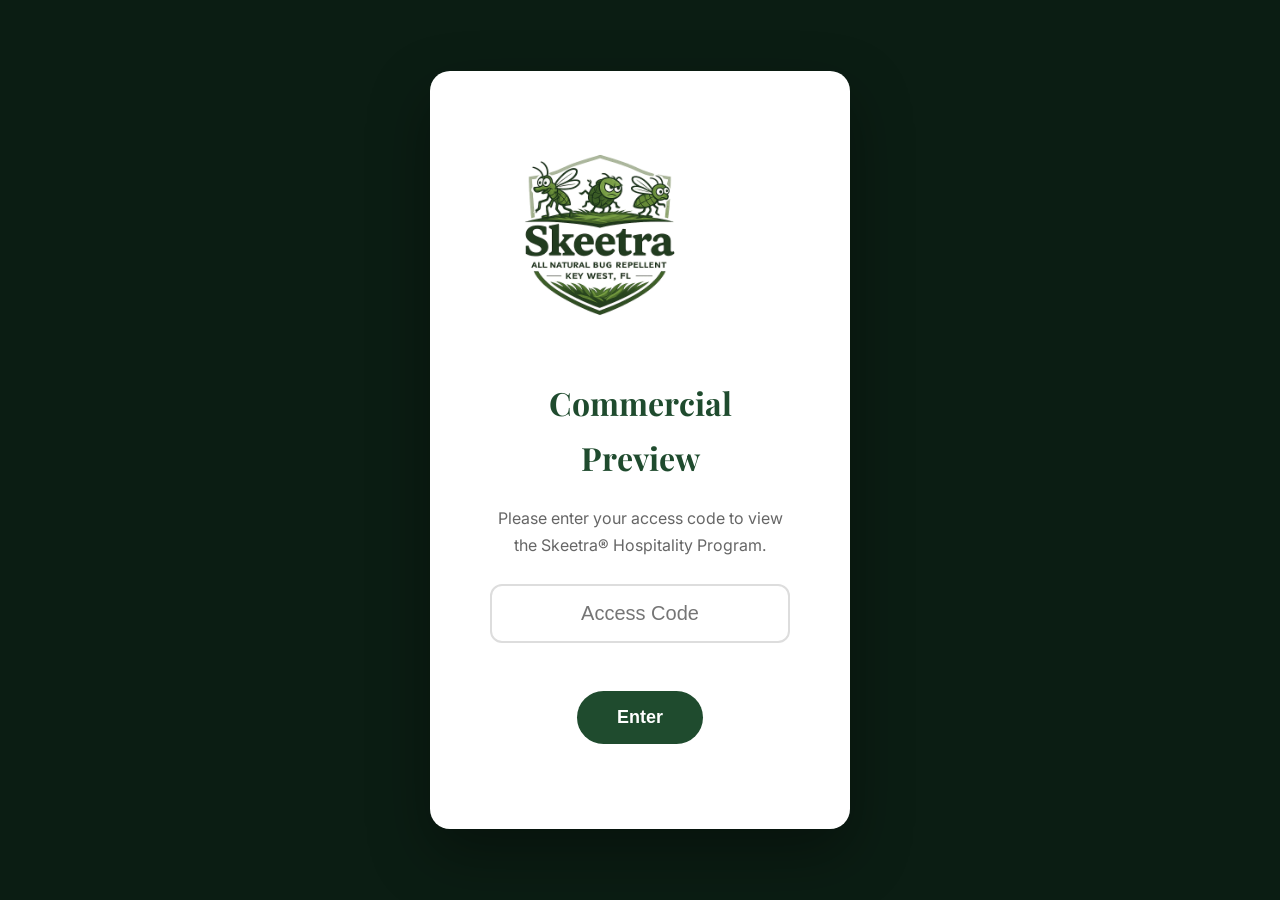
==== dispenser.html @ bc2bc30f "Update dispenser.html" ====
<!DOCTYPE html>

<html lang="en">

<head>

<meta charset="UTF-8">

<meta name="viewport" content="width=device-width, initial-scale=1.0">

<title>Skeetra® Hospitality Dispenser Program</title>

<meta name="description"
content="Commercial outdoor bug repellent dispensers for hotels, resorts, restaurants, bars, marinas, golf courses and hospitality venues.">

<link href="https://fonts.googleapis.com/css2?family=Inter:wght@300;400;500;600;700;800&family=Playfair+Display:wght@600;700;800&display=swap" rel="stylesheet">

<style>

*{

margin:0;
padding:0;
box-sizing:border-box;

}

html{

scroll-behavior:smooth;

}

body{

font-family:'Inter',sans-serif;

background:#f8f8f6;

color:#222;

line-height:1.7;

overflow-x:hidden;

}

img{

display:block;

max-width:100%;

}

a{

text-decoration:none;

}

.container{

width:min(1300px,92%);

margin:auto;

}

/*========================*/

header{

position:fixed;

top:0;

left:0;

width:100%;

height:90px;

background:rgba(255,255,255,.92);

backdrop-filter:blur(18px);

z-index:9999;

box-shadow:0 5px 25px rgba(0,0,0,.08);

}

nav{

height:90px;

display:flex;

align-items:center;

justify-content:space-between;

}

.logo img{

height:65px;

}

nav ul{

display:flex;

gap:40px;

list-style:none;

}

nav a{

font-weight:600;

color:#23482d;

}

.cta-btn{

padding:15px 34px;

background:#1f4b2e;

color:white;

border-radius:50px;

font-weight:700;

transition:.35s;

}

.cta-btn:hover{

background:#163722;

}

/*========================*/

.hero{

position:relative;

height:100vh;

display:flex;

align-items:center;

overflow:hidden;

}

.hero-bg{

position:absolute;

inset:0;

}

.hero-bg img{

width:100%;

height:100%;

object-fit:cover;

}

.hero-overlay{

position:absolute;

inset:0;

background:

linear-gradient(

90deg,

rgba(15,28,20,.82),

rgba(15,28,20,.45)

);

}

.hero-content{

position:relative;

z-index:5;

width:min(1300px,92%);

margin:auto;

display:grid;

grid-template-columns:1.1fr .9fr;

gap:80px;

align-items:center;

}

.hero h1{

font-family:'Playfair Display',serif;

font-size:76px;

line-height:1.05;

color:white;

margin-bottom:25px;

}

.hero h2{

color:#d4b268;

font-size:28px;

margin-bottom:30px;

font-weight:600;

}

.hero p{

color:white;

font-size:22px;

margin-bottom:45px;

max-width:700px;

}

.buttons{

display:flex;

gap:20px;

flex-wrap:wrap;

}

.primary{

background:#1f4b2e;

color:white;

padding:18px 42px;

border-radius:60px;

font-weight:700;

transition:.35s;

}

.primary:hover{

background:#173821;

transform:translateY(-4px);

}

.secondary{

border:2px solid white;

padding:18px 42px;

border-radius:60px;

color:white;

font-weight:700;

transition:.35s;

}

.secondary:hover{

background:white;

color:#222;

}

.hero-product{

display:flex;

justify-content:center;

align-items:center;

}

.hero-product img{

max-width:500px;

width:100%;

filter:

drop-shadow(0 30px 70px rgba(0,0,0,.35));

animation:float 6s ease-in-out infinite;

}

/*========================*/

.stats{

padding:80px 0;

background:white;

}

.stats-grid{

display:grid;

grid-template-columns:repeat(4,1fr);

gap:30px;

}

.stat{

background:#fff;

border-radius:20px;

padding:40px;

text-align:center;

box-shadow:0 15px 40px rgba(0,0,0,.08);

}

.stat h3{

font-size:52px;

color:#1f4b2e;

margin-bottom:10px;

font-family:'Playfair Display';

}

.stat p{

font-size:18px;

color:#666;

}

/*========================*/

.section{

padding:120px 0;

}

.section-title{

text-align:center;

margin-bottom:70px;

}

.section-title h2{

font-family:'Playfair Display';

font-size:56px;

color:#1f4b2e;

margin-bottom:20px;

}

.section-title p{

font-size:22px;

max-width:850px;

margin:auto;

color:#666;

}

/*========================*/

@keyframes float{

0%{

transform:translateY(0px);

}

50%{

transform:translateY(-15px);

}

100%{

transform:translateY(0px);

}

}

@media(max-width:1000px){

.hero-content{

grid-template-columns:1fr;

text-align:center;

}

.hero h1{

font-size:54px;

}

.stats-grid{

grid-template-columns:repeat(2,1fr);

}

}

@media(max-width:700px){

nav ul{

display:none;

}

.hero{

height:auto;

padding:160px 0 80px;

}

.hero h1{

font-size:42px;

}

.hero p{

font-size:19px;

}

.buttons{

justify-content:center;

}

.stats-grid{

grid-template-columns:1fr;

}

}

</style>

</head>

<body>

 <div id="password-screen">

    <div class="password-box">

        <img src="images/skeetra-logo.png" style="max-width:220px;margin-bottom:25px;">

        <h1>Commercial Preview</h1>

        <p>

        Please enter your access code to view the Skeetra® Hospitality Program.

        </p>

        <input
            type="password"
            id="password"
            placeholder="Access Code">

        <br><br>

        <button onclick="checkPassword()">

            Enter

        </button>

        <p id="error"></p>

    </div>

</div>

<div id="protected-content" style="display:none;"> 

<header>

<div class="container">

<nav>

<a class="logo" href="index.html">

<img src="images/skeetra-logo.png">

</a>

<ul>

<li><a href="index.html">Home</a></li>

<li><a href="#benefits">Benefits</a></li>

<li><a href="#concepts">Dispenser Concepts</a></li>

<li><a href="#contact">Contact</a></li>

</ul>

<a href="#contact"

class="cta-btn">

Request Information

</a>

</nav>

</div>

</header>

<section class="hero">

<div class="hero-bg">

<img src="images/dispenser-hero.png">

</div>

<div class="hero-overlay"></div>

<div class="hero-content">

<div>

<h1>

Hospitality
Made Better.

</h1>

<h2>

Commercial Bug Protection
For Hotels • Resorts • Restaurants • Bars

</h2>

<p>

Create a better guest experience with premium
plant-based bug repellent dispensers from Skeetra®.

Designed for outdoor hospitality environments,
our dispensers provide guests with convenient
access to protection while reinforcing your
commitment to comfort and exceptional service.

</p>

<div class="buttons">

<a href="#concepts"

class="primary">

View Concepts

</a>

<a href="#contact"

class="secondary">

Commercial Pricing

</a>

</div>

</div>

<div class="hero-product">

<img src="images/dispenser-concepts.png">

</div>

</div>

</section>

<section class="stats">

<div class="container">

<div class="stats-grid">

<div class="stat">

<h3>100%</h3>

<p>

Guest Convenience

</p>

</div>

<div class="stat">

<h3>DEET</h3>

<p>

Free Formula

</p>

</div>

<div class="stat">

<h3>Plant</h3>

<p>

Based

</p>

</div>

<div class="stat">

<h3>24/7</h3>

<p>

Always Available

</p>

</div>

</div>

</div>

</section>

  <!-- ==========================================
WHY HOSPITALITY CHOOSES SKEETRA
========================================== -->

<section class="section" id="benefits">

<div class="container">

<div class="section-title">

<h2>Why Hospitality Businesses Choose Skeetra®</h2>

<p>

Outdoor guests love patios, pool decks, rooftop bars and waterfront dining—
but insects can quickly impact their experience. Skeetra® provides a simple,
attractive amenity that helps guests stay comfortable while enjoying your property.

</p>

</div>

<div class="benefits-grid">

<div class="benefit-card">

<div class="emoji">🏖️</div>

<h3>Better Guest Experience</h3>

<p>

Offer guests complimentary bug protection while they relax outdoors.

</p>

</div>

<div class="benefit-card">

<div class="emoji">🍹</div>

<h3>Longer Guest Stays</h3>

<p>

Comfortable guests are more likely to stay longer, order another drink,
or enjoy another meal.

</p>

</div>

<div class="benefit-card">

<div class="emoji">⭐</div>

<h3>Premium Amenity</h3>

<p>

A small touch that demonstrates attention to guest comfort and hospitality.

</p>

</div>

<div class="benefit-card">

<div class="emoji">🌿</div>

<h3>Plant Based Formula</h3>

<p>

DEET-free formula inspired by naturally derived ingredients.

</p>

</div>

<div class="benefit-card">

<div class="emoji">🏨</div>

<h3>Fits Any Property</h3>

<p>

Perfect for resorts, hotels, marinas, outdoor bars, restaurants,
golf clubs and pool decks.

</p>

</div>

<div class="benefit-card">

<div class="emoji">🔄</div>

<h3>Easy Refills</h3>

<p>

Designed for simple maintenance with replaceable 4 oz Skeetra® bottles.

</p>

</div>

</div>

</div>

</section>



<!-- ==========================================
COMMERCIAL APPLICATIONS
========================================== -->

<section class="section" style="background:white;">

<div class="container">

<div class="split-grid">

<div>

<img src="images/dispenser-flyer.jpg"
alt="Skeetra Hospitality">

</div>

<div>

<h2 style="font-family:'Playfair Display';font-size:54px;color:#1f4b2e;margin-bottom:30px;">

Designed For Outdoor Hospitality

</h2>

<p>

Skeetra dispensers are designed to blend into upscale outdoor spaces while
providing guests with convenient access to bug protection.

</p>

<ul class="check-list">

<li>✔ Hotels & Resorts</li>

<li>✔ Outdoor Restaurants</li>

<li>✔ Waterfront Bars</li>

<li>✔ Beach Clubs</li>

<li>✔ Pool Areas</li>

<li>✔ Cabanas</li>

<li>✔ Marinas</li>

<li>✔ Golf Courses</li>

<li>✔ Campgrounds</li>

<li>✔ Theme Parks</li>

</ul>

</div>

</div>

</div>

</section>



<!-- ==========================================
3 DISPENSER CONCEPTS
========================================== -->

<section class="section" id="concepts">

<div class="container">

<div class="section-title">

<h2>Three Commercial Dispenser Concepts</h2>

<p>

Designed for different environments while maintaining a premium appearance.

</p>

</div>

<div class="concept-grid">

<div class="concept">

<img src="images/concept1.png">

<h3>Wall Mount</h3>

<p>

Ideal for entrances,
pool gates,
restaurants,
walkways and elevators.

</p>

</div>

<div class="concept">

<img src="images/concept2.png">

<h3>Pillar Mount</h3>

<p>

Perfect for outdoor bars,
gazebos,
cabana areas and resort pathways.

</p>

</div>

<div class="concept">

<img src="images/concept3.png">

<h3>Countertop</h3>

<p>

Designed for host stands,
front desks,
concierge stations
and check-in areas.

</p>

</div>

</div>

</div>

</section>



<style>

.benefits-grid{

display:grid;

grid-template-columns:repeat(3,1fr);

gap:30px;

margin-top:60px;

}

.benefit-card{

background:white;

padding:40px;

border-radius:20px;

box-shadow:0 15px 40px rgba(0,0,0,.08);

transition:.35s;

}

.benefit-card:hover{

transform:translateY(-10px);

}

.emoji{

font-size:50px;

margin-bottom:20px;

}

.benefit-card h3{

color:#1f4b2e;

margin-bottom:15px;

font-size:28px;

}

.split-grid{

display:grid;

grid-template-columns:1fr 1fr;

gap:70px;

align-items:center;

}

.split-grid img{

border-radius:20px;

box-shadow:0 25px 60px rgba(0,0,0,.15);

}

.check-list{

margin-top:35px;

list-style:none;

}

.check-list li{

padding:12px 0;

font-size:19px;

font-weight:600;

}

.concept-grid{

display:grid;

grid-template-columns:repeat(3,1fr);

gap:40px;

margin-top:70px;

}

.concept{

text-align:center;

background:white;

padding:40px;

border-radius:20px;

box-shadow:0 15px 45px rgba(0,0,0,.08);

}

.concept img{

margin-bottom:30px;

border-radius:15px;

}

.concept h3{

font-size:32px;

color:#1f4b2e;

margin-bottom:20px;

}

@media(max-width:1000px){

.benefits-grid{

grid-template-columns:1fr 1fr;

}

.split-grid{

grid-template-columns:1fr;

}

.concept-grid{

grid-template-columns:1fr;

}

}

@media(max-width:700px){

.benefits-grid{

grid-template-columns:1fr;

}

}

</style>
<!-- ==========================================
4 OZ REFILL PROGRAM
========================================== -->

<section class="section" style="background:#ffffff;">

<div class="container">

<div class="split-grid">

<div>

<h2 style="font-family:'Playfair Display';font-size:58px;color:#1f4b2e;margin-bottom:25px;">

The Refill Program

</h2>

<p>

Every Skeetra® dispenser is designed around our premium 4 oz refill bottle,
making it simple for staff to replace empty bottles in seconds.

</p>

<p>

No messy bulk liquids.

No complicated pumps.

Simply unlock the dispenser,
replace the bottle,
and you're ready to serve guests again.

</p>

<div class="refill-list">

<div>✓ Quick Bottle Replacement</div>

<div>✓ Tamper Resistant Design</div>

<div>✓ Commercial Grade Construction</div>

<div>✓ Easy Maintenance</div>

<div>✓ Low Operating Cost</div>

<div>✓ Premium Guest Experience</div>

</div>

</div>

<div>

<img src="images/4oz-skeetra.png" alt="4 oz Skeetra Bottle">

</div>

</div>

</div>

</section>



<!-- ==========================================
ROI
========================================== -->

<section class="section" style="background:#f7f7f5;">

<div class="container">

<div class="section-title">

<h2>Why It Makes Business Sense</h2>

<p>

A simple amenity that helps improve the outdoor guest experience.

</p>

</div>

<div class="roi-grid">

<div class="roi-card">

<h3>🏨 Hotels</h3>

<p>

Provide guests with complimentary protection at entrances,
pool decks and walking paths.

</p>

</div>

<div class="roi-card">

<h3>🍸 Restaurants</h3>

<p>

Keep outdoor diners comfortable and encourage longer stays.

</p>

</div>

<div class="roi-card">

<h3>🌴 Resorts</h3>

<p>

Enhance poolside,
cabana and beach experiences.

</p>

</div>

<div class="roi-card">

<h3>⚓ Marinas</h3>

<p>

Offer protection before guests board boats or relax dockside.

</p>

</div>

</div>

</div>

</section>



<!-- ==========================================
COMMERCIAL PROGRAM
========================================== -->

<section class="commercial-program">

<div class="container">

<h2>

Commercial Hospitality Program

</h2>

<p>

Our commercial program is designed for hospitality businesses looking to provide guests with premium outdoor comfort.

Available for:

</p>

<div class="program-grid">

<div>Hotels</div>

<div>Resorts</div>

<div>Restaurants</div>

<div>Bars</div>

<div>Country Clubs</div>

<div>Golf Courses</div>

<div>Beach Clubs</div>

<div>Theme Parks</div>

<div>Campgrounds</div>

<div>Marinas</div>

<div>Apartment Communities</div>

<div>Event Venues</div>

</div>

</div>

</section>



<!-- ==========================================
CONTACT
========================================== -->

<section class="contact-section" id="contact">

<div class="container">

<h2>

Ready To Offer Skeetra®

</h2>

<p>

Contact us for commercial pricing,
custom branding,
refill programs and distributor opportunities.

</p>

<a

href="mailto:douglasgardner03@gmail.com?subject=Skeetra Commercial Hospitality Program"

class="primary">

Request Commercial Information

</a>

<p style="margin-top:40px;font-size:18px;">

Commercial Sales

<br>

Douglas Gardner

<br>

Skeetra01@gmail.com

</p>

</div>

</section>



<footer>

<div class="container">

<img

src="images/logo.png"

style="max-width:220px;margin:auto;margin-bottom:35px;">

<p>

Premium Outdoor Bug Protection

</p>

<p>

Commercial Hospitality Division

</p>

<p>

Key West • Florida

</p>

<p style="margin-top:25px;opacity:.7;">

© 2026 Skeetra®. All Rights Reserved.

</p>

</div>

</footer>



<style>

.refill-list{

margin-top:35px;

display:grid;

grid-template-columns:1fr 1fr;

gap:18px;

}

.refill-list div{

background:#f7f7f5;

padding:18px;

border-radius:12px;

font-weight:600;

}

.roi-grid{

display:grid;

grid-template-columns:repeat(4,1fr);

gap:30px;

margin-top:60px;

}

.roi-card{

background:white;

padding:35px;

border-radius:18px;

box-shadow:0 12px 35px rgba(0,0,0,.08);

transition:.35s;

}

.roi-card:hover{

transform:translateY(-8px);

}

.roi-card h3{

font-size:28px;

margin-bottom:18px;

color:#1f4b2e;

}

.commercial-program{

background:#1f4b2e;

color:white;

padding:120px 0;

text-align:center;

}

.commercial-program h2{

font-size:58px;

font-family:'Playfair Display';

margin-bottom:25px;

}

.commercial-program p{

font-size:22px;

max-width:900px;

margin:0 auto 50px;

color:white;

}

.program-grid{

display:grid;

grid-template-columns:repeat(4,1fr);

gap:20px;

}

.program-grid div{

background:rgba(255,255,255,.08);

padding:20px;

border-radius:12px;

font-weight:600;

}

.contact-section{

padding:120px 0;

text-align:center;

background:white;

}

.contact-section h2{

font-size:56px;

font-family:'Playfair Display';

color:#1f4b2e;

margin-bottom:25px;

}

.contact-section p{

font-size:22px;

max-width:800px;

margin:0 auto 40px;

}

footer{

background:#111;

color:#bbb;

text-align:center;

padding:80px 0;

}

footer p{

margin:10px 0;

}

@media(max-width:1000px){

.roi-grid{

grid-template-columns:repeat(2,1fr);

}

.program-grid{

grid-template-columns:repeat(2,1fr);

}

}

@media(max-width:700px){

.roi-grid,
.program-grid,
.refill-list{

grid-template-columns:1fr;

}

.contact-section h2,
.commercial-program h2{

font-size:42px;

}

}

</style>
</div>

<script>

function checkPassword(){

    const password="7318149";

    const entered=document.getElementById("password").value;

    if(entered===password){

        document.getElementById("password-screen").style.display="none";

        document.getElementById("protected-content").style.display="block";

    }else{

        document.getElementById("error").innerHTML="Incorrect Access Code";

    }

}

document.getElementById("password").addEventListener("keypress",function(e){

    if(e.key==="Enter"){

        checkPassword();

    }

});

</script>

<style>

#password-screen{

position:fixed;

inset:0;

background:#0b1d13;

display:flex;

justify-content:center;

align-items:center;

z-index:999999;

}

.password-box{

background:white;

padding:60px;

border-radius:20px;

width:420px;

max-width:92%;

text-align:center;

box-shadow:0 25px 60px rgba(0,0,0,.35);

}

.password-box h1{

font-family:'Playfair Display',serif;

margin-bottom:20px;

color:#1f4b2e;

}

.password-box p{

margin-bottom:25px;

color:#666;

}

.password-box input{

width:100%;

padding:16px;

font-size:20px;

border:2px solid #ddd;

border-radius:12px;

text-align:center;

}

.password-box button{

margin-top:20px;

padding:16px 40px;

background:#1f4b2e;

color:white;

border:none;

border-radius:40px;

font-size:18px;

font-weight:bold;

cursor:pointer;

}

.password-box button:hover{

background:#163722;

}

#error{

margin-top:20px;

color:#c62828;

font-weight:bold;

}

</style>
</body>
</html>
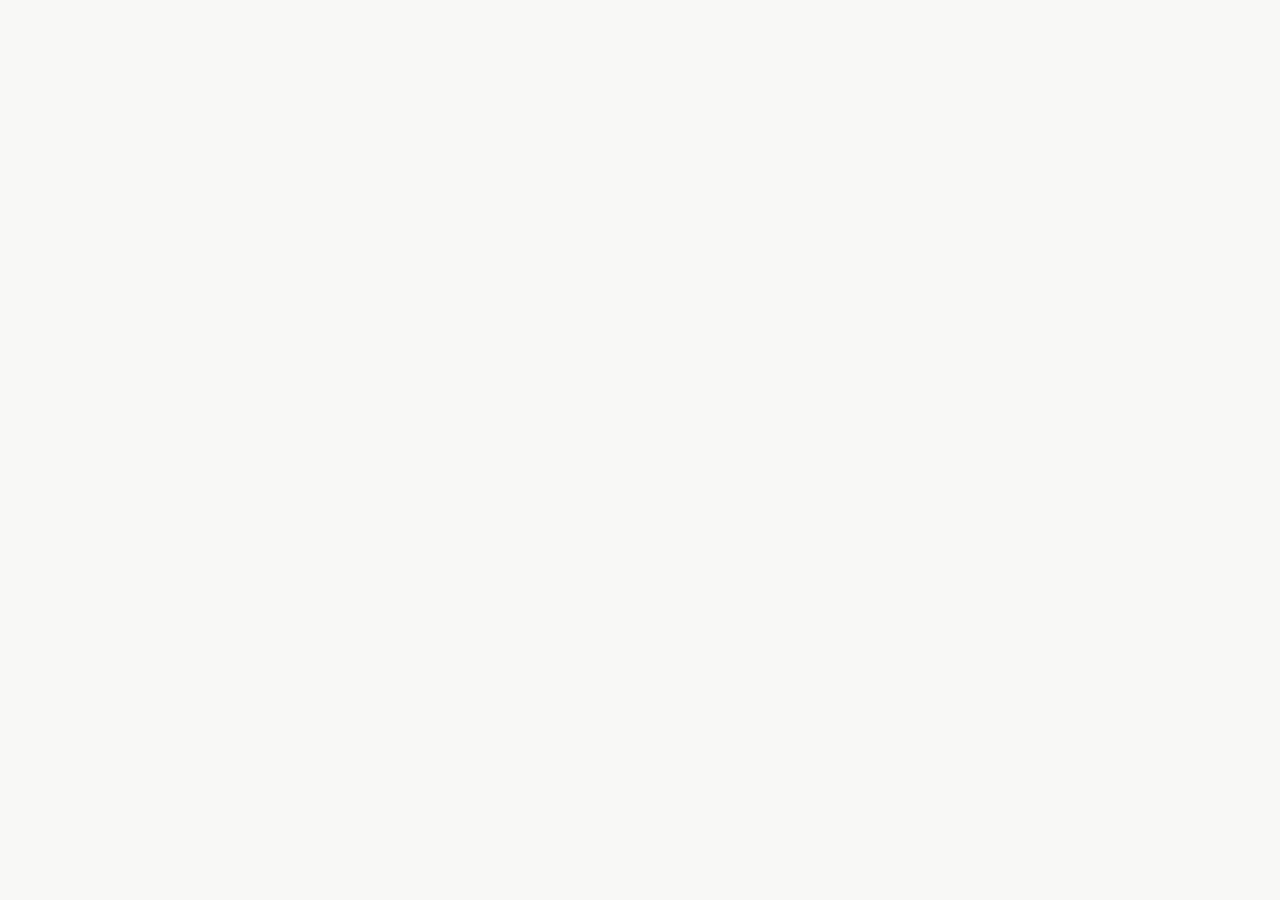
==== commit f8a71164: "Remove password screen from dispenser.html Removed password screen and its associated elements." ====
--- a/dispenser.html
+++ b/dispenser.html
@@ -533,38 +533,6 @@
 
 <body>
 
- <div id="password-screen">
-
-    <div class="password-box">
-
-        <img src="images/skeetra-logo.png" style="max-width:220px;margin-bottom:25px;">
-
-        <h1>Commercial Preview</h1>
-
-        <p>
-
-        Please enter your access code to view the Skeetra® Hospitality Program.
-
-        </p>
-
-        <input
-            type="password"
-            id="password"
-            placeholder="Access Code">
-
-        <br><br>
-
-        <button onclick="checkPassword()">
-
-            Enter
-
-        </button>
-
-        <p id="error"></p>
-
-    </div>
-
-</div>
 
 <div id="protected-content" style="display:none;"> 
 
@@ -641,8 +609,7 @@
 
 Designed for outdoor hospitality environments,
 our dispensers provide guests with convenient
-access to protection while reinforcing your
-commitment to comfort and exceptional service.
+access.
 
 </p>
 
@@ -670,7 +637,7 @@
 
 <div class="hero-product">
 
-<img src="images/dispenser-concepts.png">
+<img src="images/Skeetra-dispenser.png">
 
 </div>
 
@@ -868,7 +835,7 @@
 
 <div>
 
-<img src="images/dispenser-flyer.jpg"
+<img src="images/dispensers.png"
 alt="Skeetra Hospitality">
 
 </div>
@@ -946,7 +913,7 @@
 
 <div class="concept">
 
-<img src="images/concept1.png">
+<img src="">
 
 <h3>Wall Mount</h3>
 
@@ -963,7 +930,7 @@
 
 <div class="concept">
 
-<img src="images/concept2.png">
+<img src="">
 
 <h3>Pillar Mount</h3>
 
@@ -979,7 +946,7 @@
 
 <div class="concept">
 
-<img src="images/concept3.png">
+<img src="">
 
 <h3>Countertop</h3>
 
@@ -1226,7 +1193,7 @@
 
 <div>
 
-<img src="images/4oz-skeetra.png" alt="4 oz Skeetra Bottle">
+<img src="images/dispenser.png" alt="8 oz Dispenser Bottle">
 
 </div>
 
@@ -1432,7 +1399,7 @@
 
 <img
 
-src="images/logo.png"
+src="images/skeetra-logo.png"
 
 style="max-width:220px;margin:auto;margin-bottom:35px;">
 
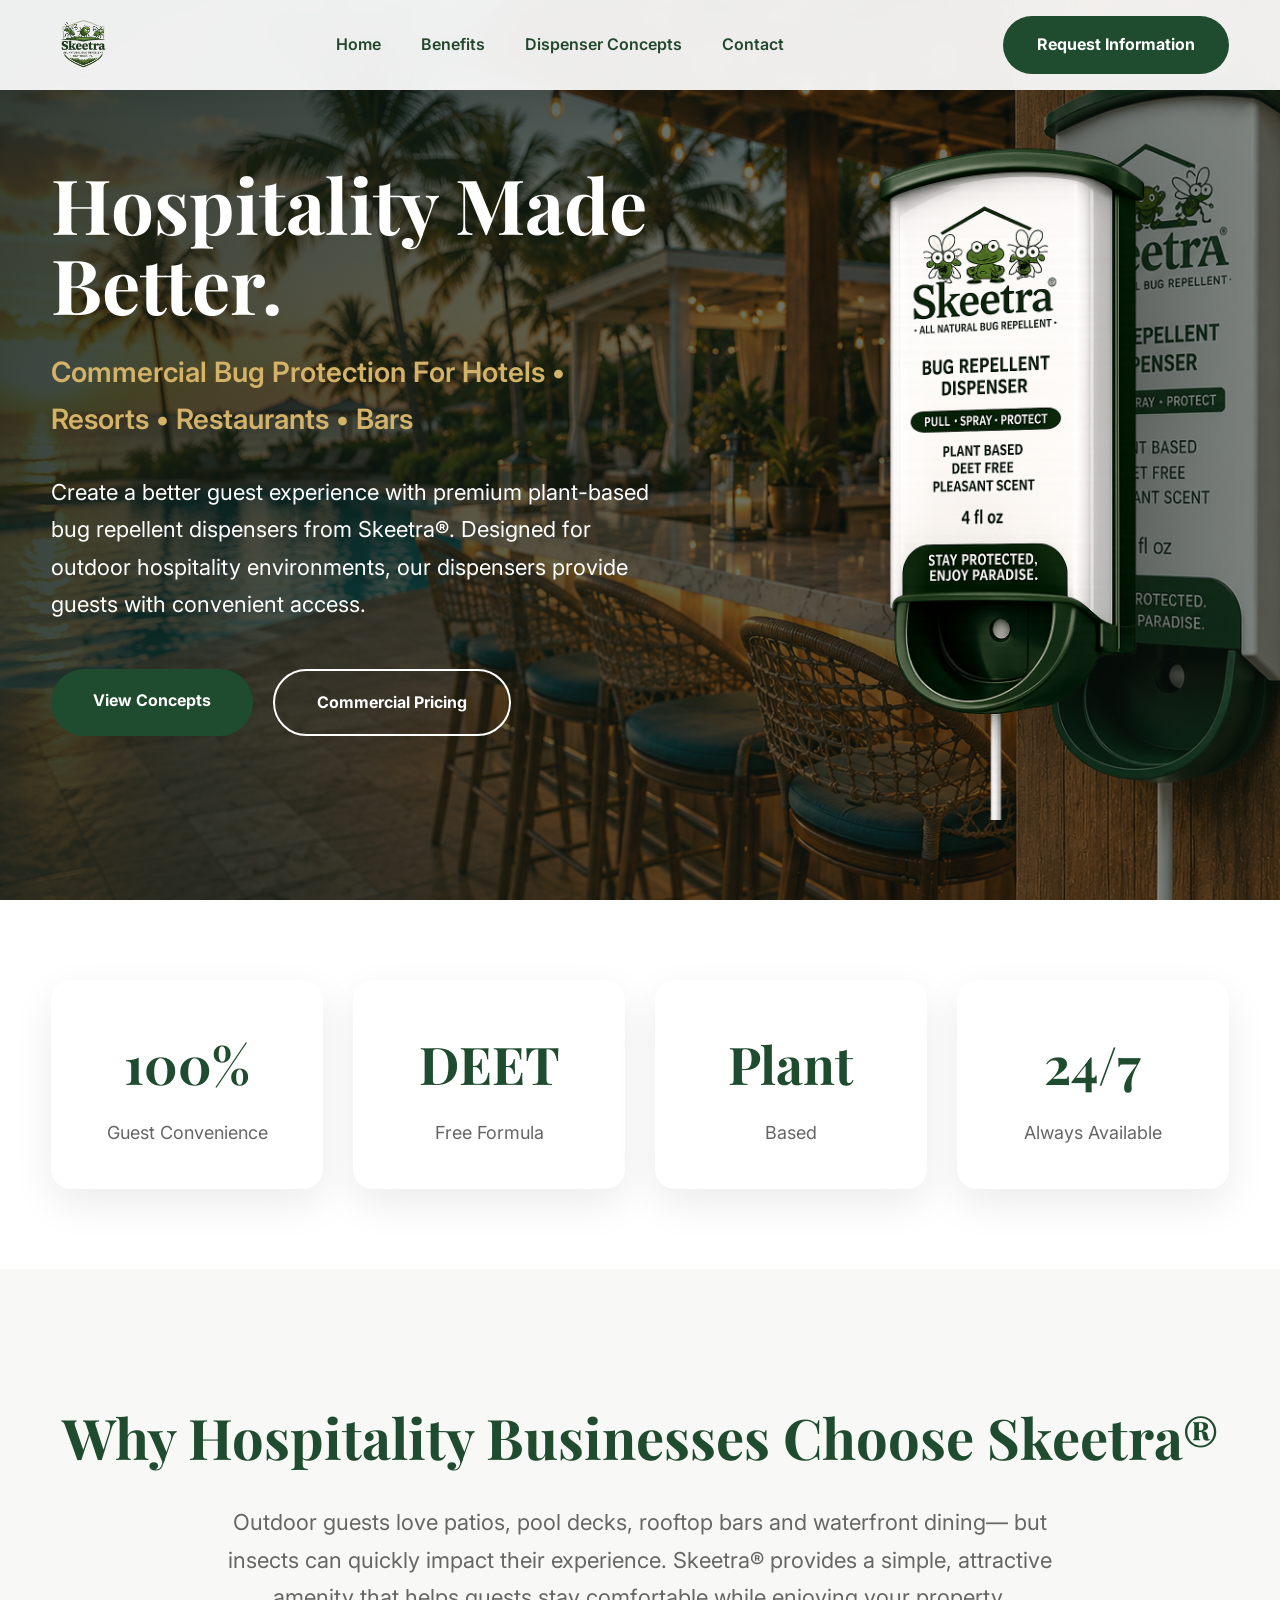
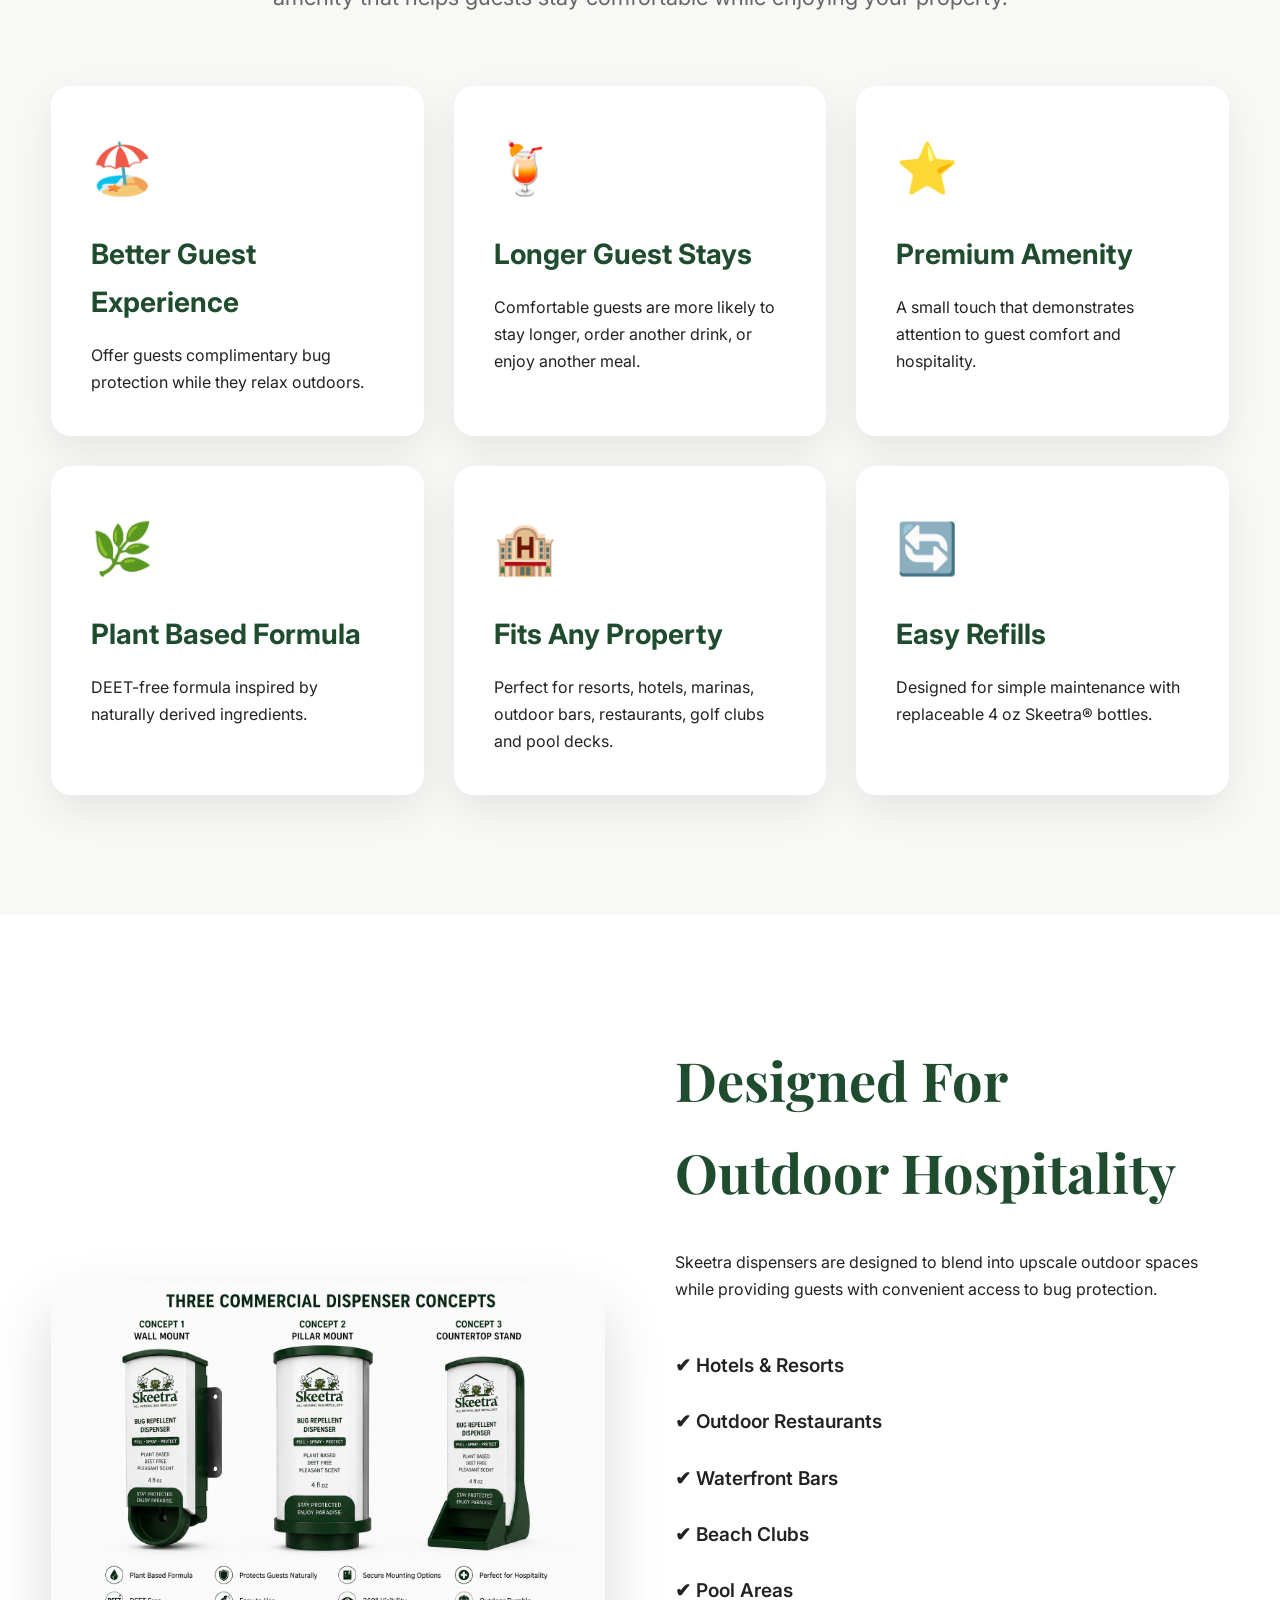
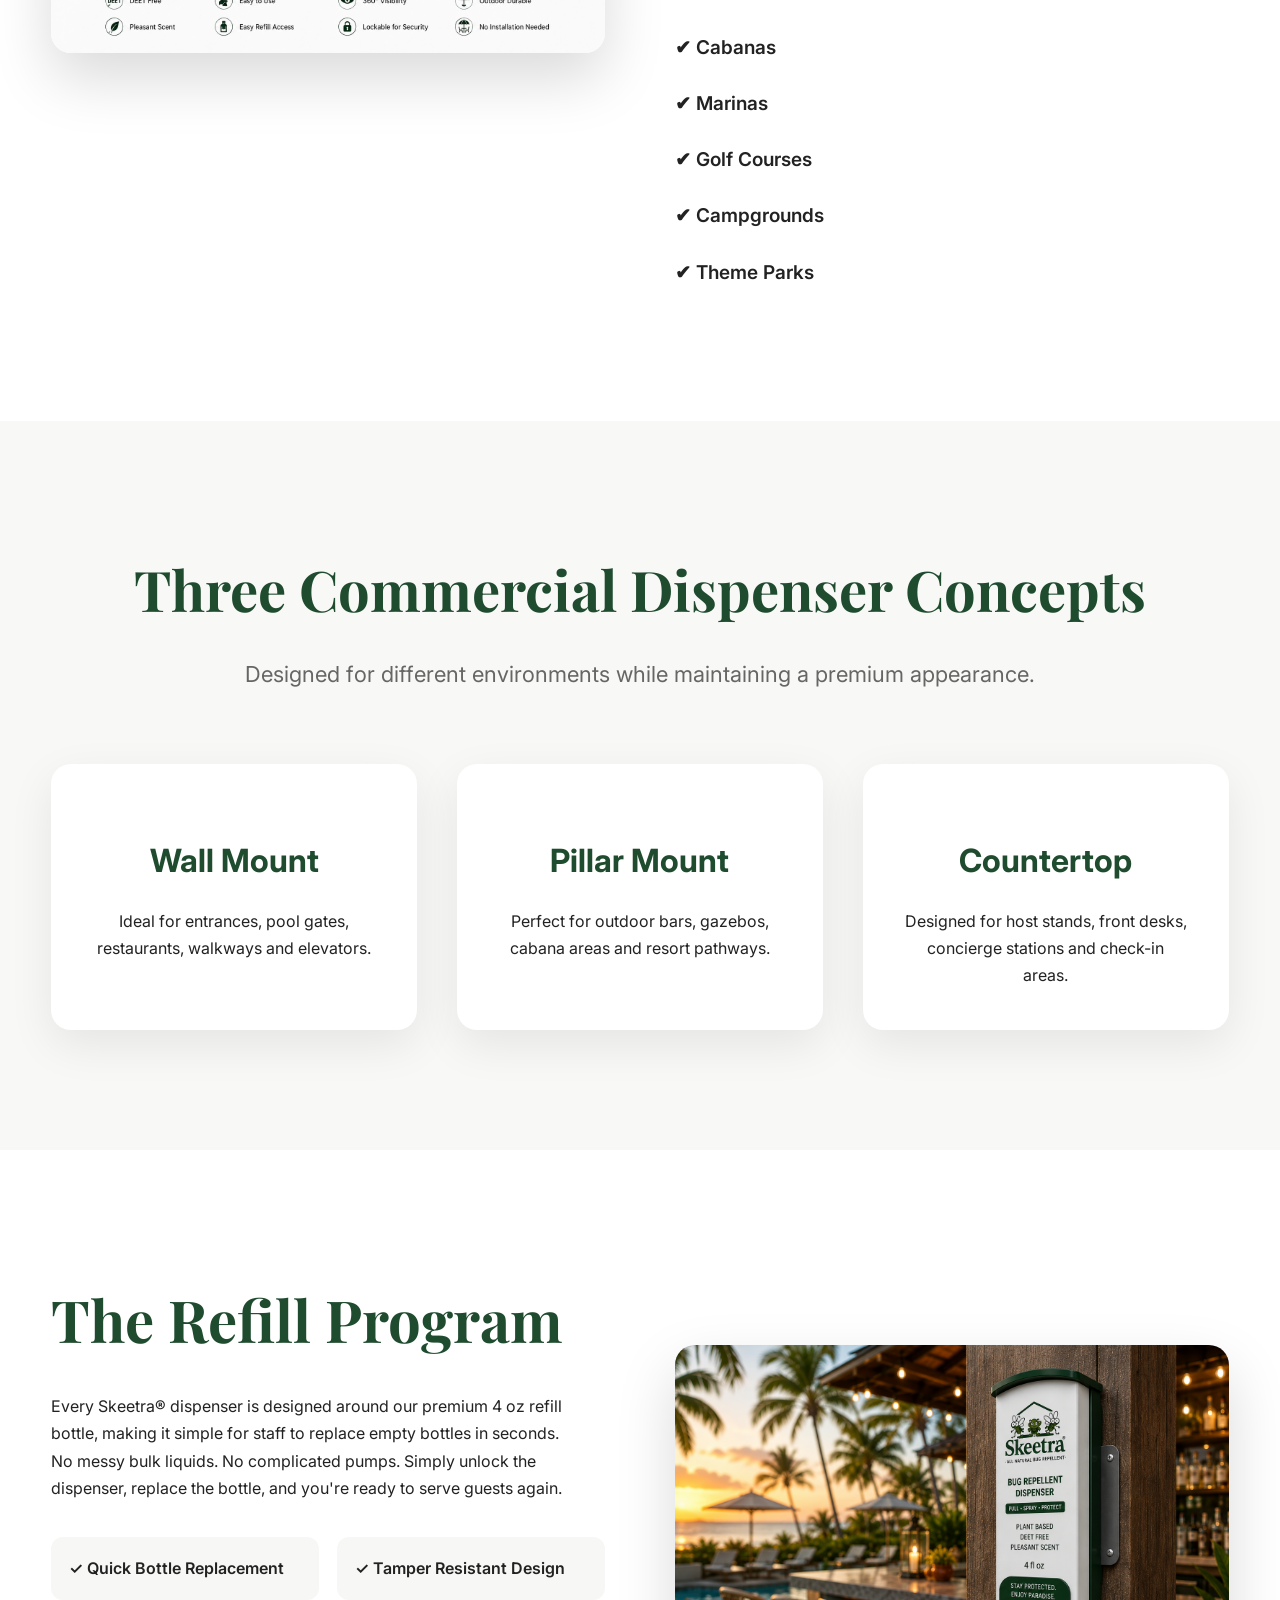
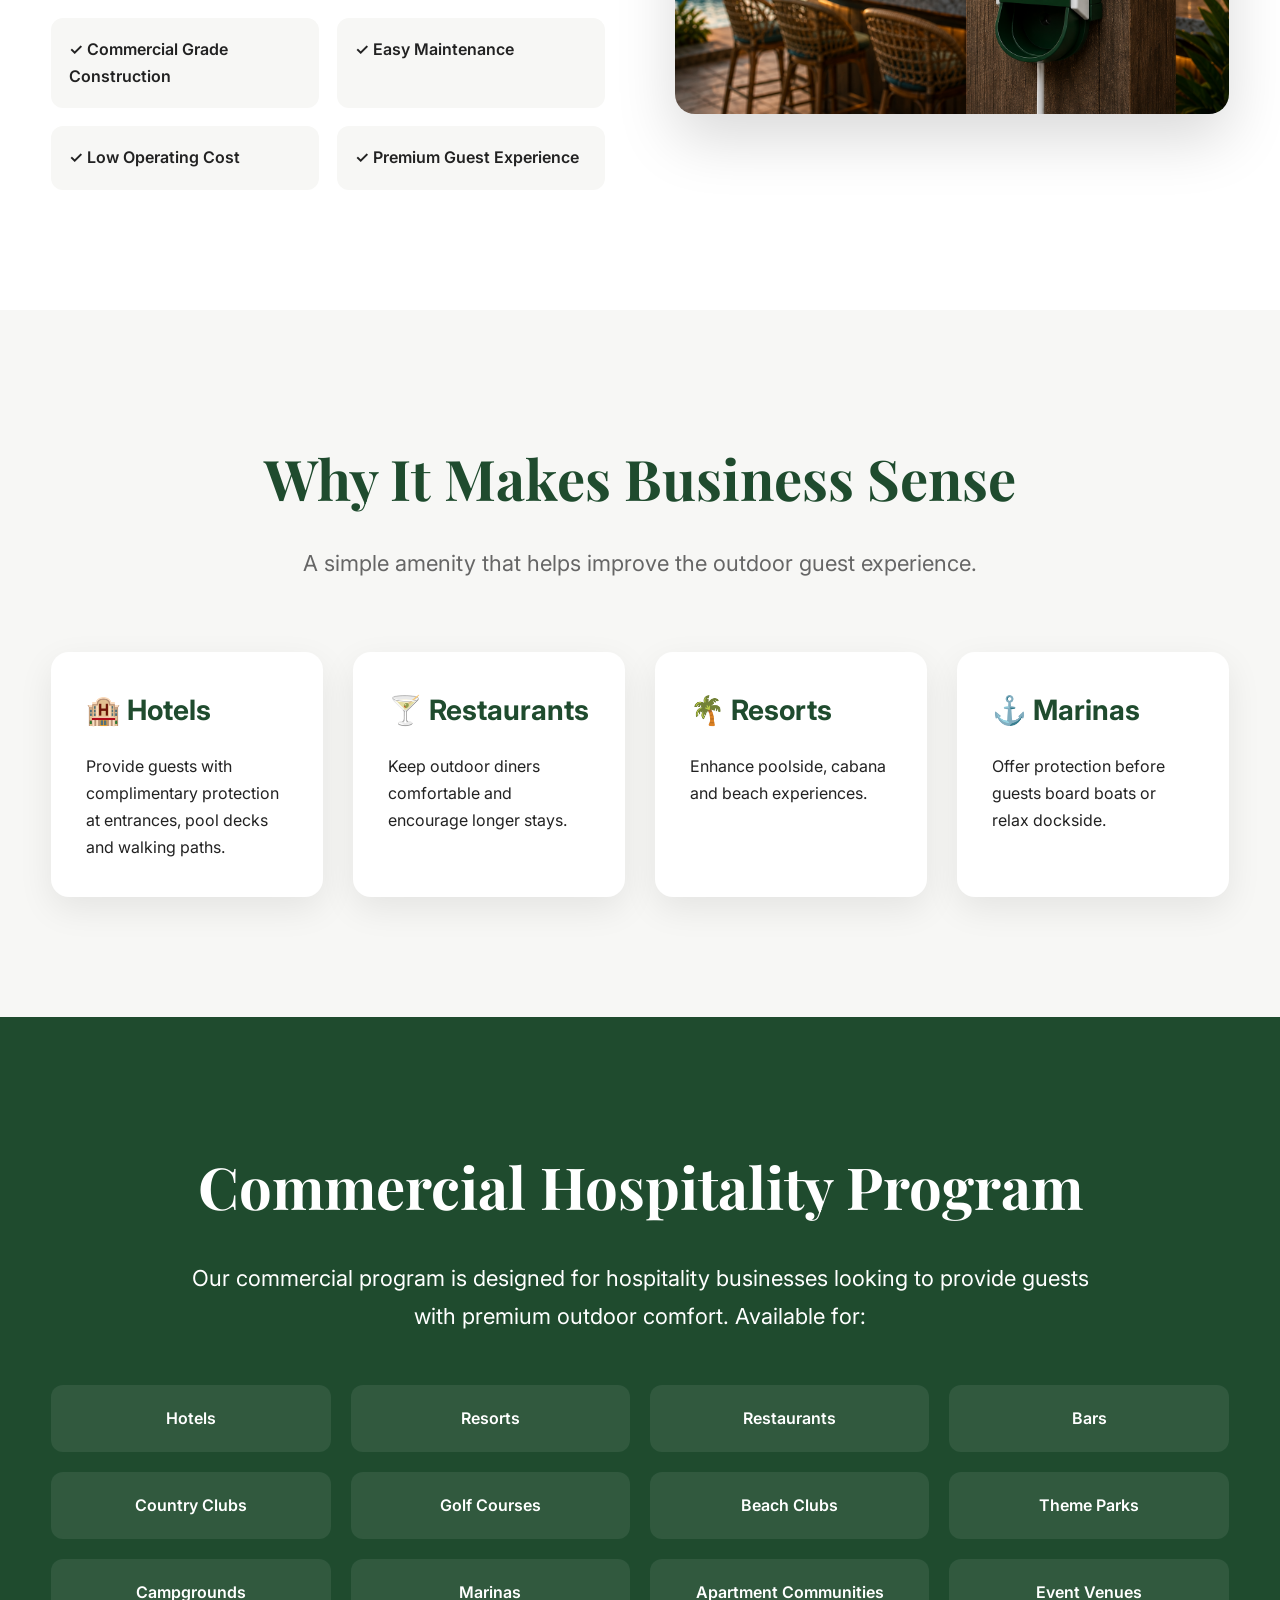
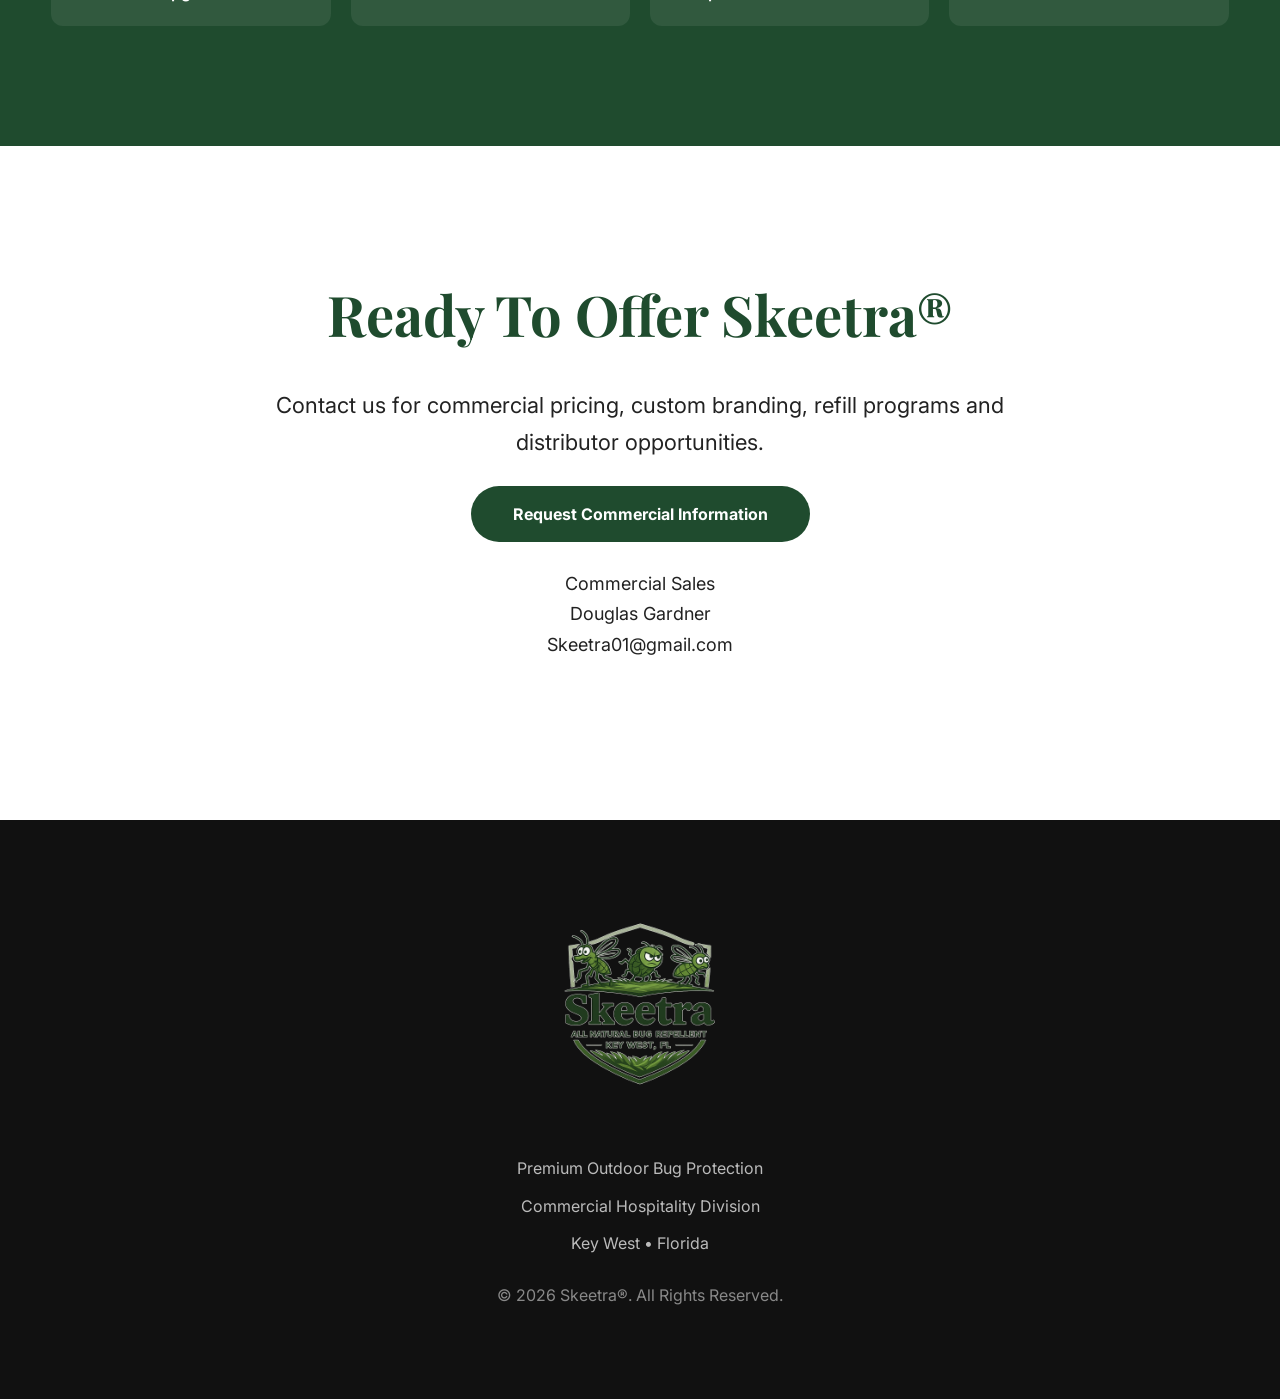
==== commit 72af50f8: "Fix missing closing tags in dispenser.html Added missing body and html closing tags." ====
--- a/dispenser.html
+++ b/dispenser.html
@@ -1,3 +1,4 @@
+
 <!DOCTYPE html>
 
 <html lang="en">
@@ -534,7 +535,7 @@
 <body>
 
 
-<div id="protected-content" style="display:none;"> 
+ 
 
 <header>
 
@@ -1643,152 +1644,9 @@
 }
 
 </style>
-</div>
-
-<script>
-
-function checkPassword(){
-
-    const password="7318149";
-
-    const entered=document.getElementById("password").value;
-
-    if(entered===password){
-
-        document.getElementById("password-screen").style.display="none";
-
-        document.getElementById("protected-content").style.display="block";
-
-    }else{
-
-        document.getElementById("error").innerHTML="Incorrect Access Code";
-
-    }
-
-}
-
-document.getElementById("password").addEventListener("keypress",function(e){
-
-    if(e.key==="Enter"){
-
-        checkPassword();
-
-    }
-
-});
-
-</script>
-
-<style>
-
-#password-screen{
-
-position:fixed;
-
-inset:0;
-
-background:#0b1d13;
-
-display:flex;
-
-justify-content:center;
-
-align-items:center;
-
-z-index:999999;
-
-}
-
-.password-box{
-
-background:white;
-
-padding:60px;
-
-border-radius:20px;
-
-width:420px;
-
-max-width:92%;
-
-text-align:center;
-
-box-shadow:0 25px 60px rgba(0,0,0,.35);
-
-}
-
-.password-box h1{
-
-font-family:'Playfair Display',serif;
-
-margin-bottom:20px;
-
-color:#1f4b2e;
-
-}
-
-.password-box p{
-
-margin-bottom:25px;
-
-color:#666;
-
-}
-
-.password-box input{
-
-width:100%;
-
-padding:16px;
-
-font-size:20px;
-
-border:2px solid #ddd;
-
-border-radius:12px;
-
-text-align:center;
-
-}
-
-.password-box button{
-
-margin-top:20px;
-
-padding:16px 40px;
-
-background:#1f4b2e;
-
-color:white;
-
-border:none;
-
-border-radius:40px;
-
-font-size:18px;
-
-font-weight:bold;
-
-cursor:pointer;
-
-}
-
-.password-box button:hover{
-
-background:#163722;
-
-}
-
-#error{
-
-margin-top:20px;
-
-color:#c62828;
-
-font-weight:bold;
-
-}
-
-</style>
+
+
+
 </body>
+
 </html>
